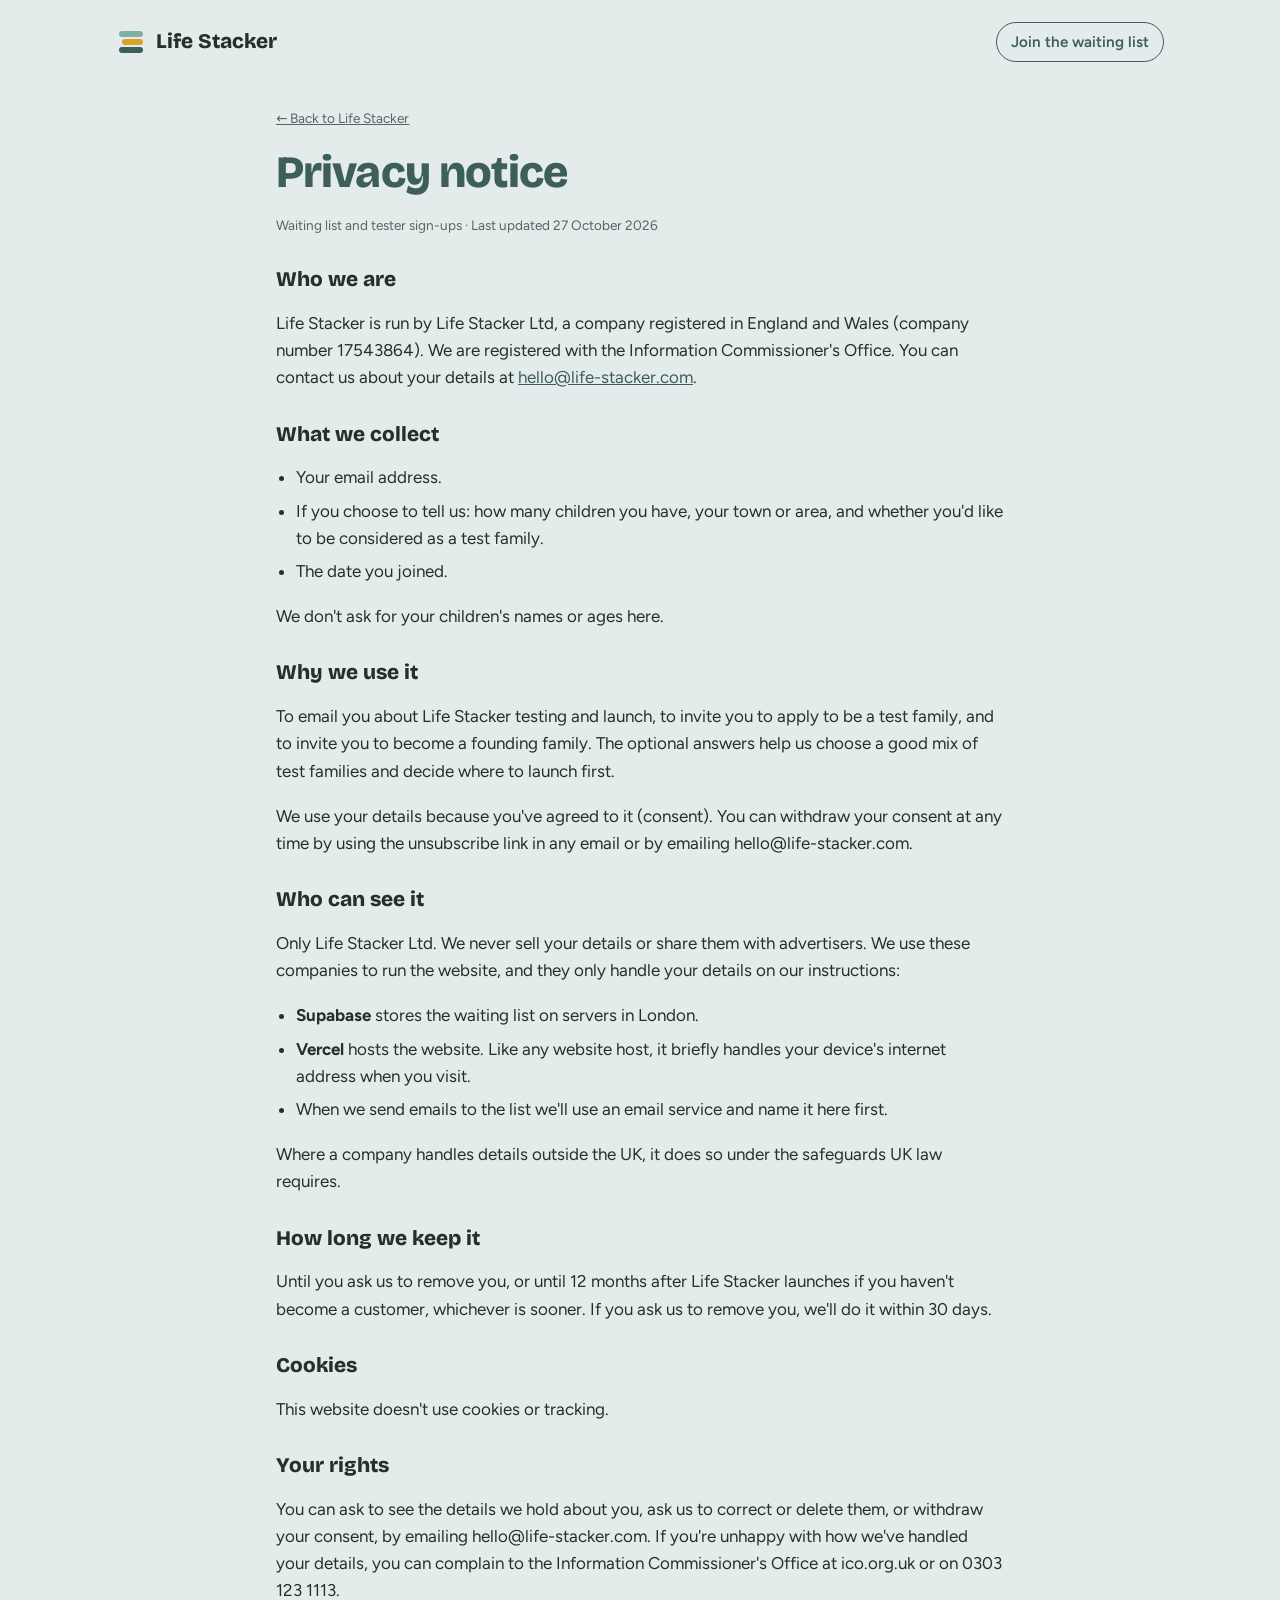
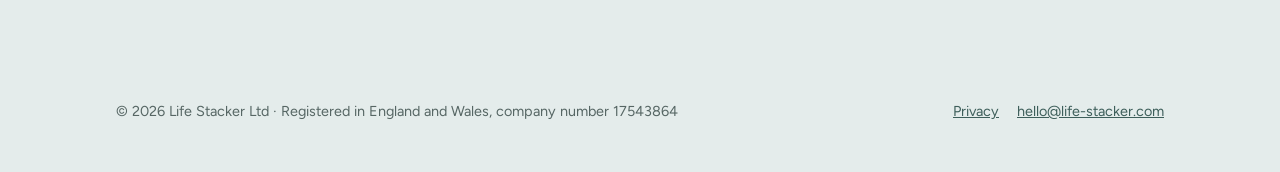
==== privacy.html @ 68126957 "Hide social links until the accounts have posts Co-Authored-By: Claude Opus 5.5 <noreply@anthropic.c" ====
<!doctype html>
<html lang="en-GB">
<head>
<meta charset="utf-8">
<meta name="viewport" content="width=device-width, initial-scale=1, viewport-fit=cover">
<title>Privacy notice · Life Stacker</title>
<meta name="description" content="How Life Stacker Ltd uses the details you give when you join the waiting list.">
<meta property="og:title" content="Privacy notice · Life Stacker">
<meta property="og:description" content="How Life Stacker Ltd uses the details you give when you join the waiting list.">
<meta property="og:type" content="website">
<meta property="og:url" content="https://life-stacker.com/">
<meta name="theme-color" content="#3d5e5a">
<link rel="icon" href="favicon.svg" type="image/svg+xml">
<link rel="preload" href="fonts/newsreader.woff2" as="font" type="font/woff2" crossorigin>
<link rel="stylesheet" href="styles.css?v=4">
</head>
<body>
<header>
  <div class="wrap">
    <a class="brand" href="./" aria-label="Life Stacker home">
      <svg width="30" height="30" viewBox="0 0 30 30" aria-hidden="true"><rect x="3" y="4" width="24" height="6" rx="3" fill="var(--teal-2)"/><rect x="6" y="12" width="21" height="6" rx="3" fill="var(--mustard)"/><rect x="3" y="20" width="24" height="6" rx="3" fill="var(--teal)"/></svg>
      Life Stacker
    </a>
    <a class="navlink" href="./#join">Join the waiting list</a>
  </div>
</header>

<main class="privacy">
  <div class="wrap">
    <a href="./" class="small">← Back to Life Stacker</a>
    <h1>Privacy notice</h1>
    <p class="small">Waiting list and tester sign-ups · Last updated 27 October 2026</p>

    <h2>Who we are</h2>
    <p>Life Stacker is run by Life Stacker Ltd, a company registered in England and Wales (company number 17543864). We are registered with the Information Commissioner's Office. You can contact us about your details at <a href="mailto:hello@life-stacker.com">hello@life-stacker.com</a>.</p>

    <h2>What we collect</h2>
    <ul>
      <li>Your email address.</li>
      <li>If you choose to tell us: how many children you have, your town or area, and whether you'd like to be considered as a test family.</li>
      <li>The date you joined.</li>
    </ul>
    <p>We don't ask for your children's names or ages here.</p>

    <h2>Why we use it</h2>
    <p>To email you about Life Stacker testing and launch, to invite you to apply to be a test family, and to invite you to become a founding family. The optional answers help us choose a good mix of test families and decide where to launch first.</p>
    <p>We use your details because you've agreed to it (consent). You can withdraw your consent at any time by using the unsubscribe link in any email or by emailing hello@life-stacker.com.</p>

    <h2>Who can see it</h2>
    <p>Only Life Stacker Ltd. We never sell your details or share them with advertisers. We use these companies to run the website, and they only handle your details on our instructions:</p>
    <ul>
      <li><b>Supabase</b> stores the waiting list on servers in London.</li>
      <li><b>Vercel</b> hosts the website. Like any website host, it briefly handles your device's internet address when you visit.</li>
      <li>When we send emails to the list we'll use an email service and name it here first.</li>
    </ul>
    <p>Where a company handles details outside the UK, it does so under the safeguards UK law requires.</p>

    <h2>How long we keep it</h2>
    <p>Until you ask us to remove you, or until 12 months after Life Stacker launches if you haven't become a customer, whichever is sooner. If you ask us to remove you, we'll do it within 30 days.</p>

    <h2>Cookies</h2>
    <p>This website doesn't use cookies or tracking.</p>

    <h2>Your rights</h2>
    <p>You can ask to see the details we hold about you, ask us to correct or delete them, or withdraw your consent, by emailing hello@life-stacker.com. If you're unhappy with how we've handled your details, you can complain to the Information Commissioner's Office at ico.org.uk or on 0303 123 1113.</p>
  </div>
</main>

<footer>
  <div class="wrap">
    <p>© 2026 Life Stacker Ltd · Registered in England and Wales, company number 17543864</p>
    <nav aria-label="Footer">
      <a href="privacy">Privacy</a>
      <a href="mailto:hello@life-stacker.com">hello@life-stacker.com</a>
    </nav>
  </div>
</footer>
</body>
</html>
---- styles.css ----
[hidden]{display:none!important}
@font-face{font-family:'Newsreader';font-style:normal;font-weight:500;font-display:swap;src:url(fonts/newsreader.woff2) format('woff2')}
@font-face{font-family:'Newsreader';font-style:italic;font-weight:500;font-display:swap;src:url(fonts/newsreader-italic.woff2) format('woff2')}
@font-face{font-family:'Figtree';font-style:normal;font-weight:400 800;font-display:swap;src:url(fonts/figtree.woff2) format('woff2')}
@font-face{font-family:'Bricolage Grotesque';font-style:normal;font-weight:800;font-display:swap;src:url(fonts/bricolage-grotesque.woff2) format('woff2')}

/* Layout: one calm column of text beside a stacked "Thursday" day card; below it three plain promises, a founding families band and a quiet footer. */
:root{
  --bg:#e4eceb; --paper:#f7faf9; --ink:#22302e; --muted:#566664; --line:#b9c9c6;
  --teal:#3d5e5a; --teal-2:#7fb0a6; --mustard:#d9a326; --mustard-ink:#6b4f0c; --flag:#9a4b2c;
  --on-teal:#f2f7f6;
  --band:#3d5e5a; --on-band:#f2f7f6; --band-accent:#f4cf6a;
  --display:"Bricolage Grotesque","Trebuchet MS",system-ui,sans-serif;
  --body:"Figtree","Segoe UI",system-ui,sans-serif;
}
@media (prefers-color-scheme: dark){:root:not([data-theme="light"]){
  --bg:#1a2422; --paper:#22302e; --ink:#e6eeec; --muted:#9db3af; --line:#3e5552;
  --teal:#8fc2b8; --teal-2:#5d8f86; --mustard:#e2b54a; --mustard-ink:#f0cf7c; --flag:#e5926b;
  --on-teal:#13201e; --band:#2c4744; color-scheme:dark}}
:root[data-theme="dark"]{
  --bg:#1a2422; --paper:#22302e; --ink:#e6eeec; --muted:#9db3af; --line:#3e5552;
  --teal:#8fc2b8; --teal-2:#5d8f86; --mustard:#e2b54a; --mustard-ink:#f0cf7c; --flag:#e5926b;
  --on-teal:#13201e; --band:#2c4744; color-scheme:dark}
*{box-sizing:border-box}
html{-webkit-text-size-adjust:100%}
body{background:var(--bg);color:var(--ink);font:400 1.0625rem/1.6 var(--body);margin:0}
.wrap{max-width:1080px;margin:0 auto;padding-left:max(16px,env(safe-area-inset-left,0px));padding-right:max(16px,env(safe-area-inset-right,0px))}
a{color:var(--teal)}
:focus-visible{outline:3px solid var(--mustard);outline-offset:2px}
h1,h2,h3{font-family:var(--display);text-wrap:balance;margin:0;line-height:1.1}

/* header */
header .wrap{display:flex;align-items:center;justify-content:space-between;gap:16px;padding-block:22px}
.brand{display:flex;align-items:center;gap:10px;font:800 1.3rem/1 var(--display);color:var(--ink);text-decoration:none}
.brand svg{flex:none}
.navlink{white-space:nowrap;font-weight:600;font-size:.95rem;color:var(--teal);text-decoration:none;border:1.5px solid var(--teal);padding:7px 14px;border-radius:999px}

/* hero */
.hero .wrap{display:grid;grid-template-columns:1.05fr .95fr;gap:56px;align-items:center;padding-block:28px 64px}
.hero-text{min-width:0;display:flex;flex-direction:column;gap:20px}
.eyebrow{font-size:.8rem;font-weight:700;letter-spacing:.12em;text-transform:uppercase;color:var(--mustard-ink)}
h1{font-size:clamp(2.6rem,6vw,4.4rem);font-weight:800;letter-spacing:-.02em;color:var(--teal)}
h1 span{display:block;color:var(--ink)}
.lede{font-size:1.25rem;font-weight:600;margin:0}
.sub{margin:0;color:var(--muted);max-width:34em}

form{display:flex;flex-direction:column;gap:14px;background:var(--paper);border:1.5px solid var(--line);border-radius:18px;padding:20px}
.row{display:flex;gap:10px;flex-wrap:wrap}
label{font-weight:600;font-size:.95rem}
input[type=email],input[type=text]{font:inherit;color:var(--ink);background:var(--bg);border:1.5px solid var(--line);border-radius:12px;padding:12px 14px;min-width:0;flex:1 1 220px}
input::placeholder{color:var(--muted)}
button{font:700 1rem/1 var(--body);background:var(--teal);color:var(--on-teal);border:0;border-radius:12px;padding:14px 22px;cursor:pointer}
button:hover{filter:brightness(1.08)}
details summary{cursor:pointer;color:var(--teal);font-weight:600;font-size:.95rem}
.optional{display:flex;flex-direction:column;gap:12px;margin-top:12px}
.chips{display:flex;gap:8px;flex-wrap:wrap}
.chips input{position:absolute;opacity:0;pointer-events:none}
.chips label{font-weight:500;border:1.5px solid var(--line);border-radius:999px;padding:6px 14px;cursor:pointer}
.chips input:checked+label{border-color:var(--teal);color:var(--teal);font-weight:700;box-shadow:inset 0 0 0 1px var(--teal)}
.chips input:focus-visible+label{outline:3px solid var(--mustard);outline-offset:2px}
.check{display:flex;gap:10px;align-items:flex-start;font-weight:500}
.check input{margin-top:5px;accent-color:var(--teal);width:18px;height:18px;flex:none}
.small{font-size:.85rem;color:var(--muted);margin:0}
.thanks{background:var(--paper);border:1.5px solid var(--teal);border-radius:18px;padding:22px;display:flex;flex-direction:column;gap:6px}
.thanks h3{font-size:1.35rem;color:var(--teal)}
.thanks p{margin:0}

/* day card */
.day{min-width:0;background:var(--paper);border:1.5px solid var(--line);border-radius:22px;padding:22px;display:flex;flex-direction:column;gap:10px;box-shadow:0 18px 40px -28px rgba(20,40,38,.45)}
.day-head{display:flex;justify-content:space-between;align-items:baseline;gap:12px;padding-bottom:6px;border-bottom:1.5px solid var(--line)}
.day-head h3{font-size:1.25rem}
.day-head span{color:var(--muted);font-size:.85rem}
.item{display:grid;grid-template-columns:3.4rem 1fr;gap:12px;align-items:start;padding:10px 12px;border:1.5px solid var(--line);border-radius:12px;animation:stack .5s cubic-bezier(.2,.8,.2,1) both}
.item:nth-child(2){animation-delay:.05s}.item:nth-child(3){animation-delay:.15s}.item:nth-child(4){animation-delay:.25s}.item:nth-child(5){animation-delay:.35s}.item:nth-child(6){animation-delay:.45s}
@keyframes stack{from{transform:translateY(-10px)}to{transform:none}}
@media (prefers-reduced-motion:reduce){.item{animation:none}}
.time{font-variant-numeric:tabular-nums;font-weight:700;color:var(--teal)}
.what{font-weight:600}
.who{font-size:.9rem;color:var(--muted)}
.who b{color:var(--ink);font-weight:600}
.item.flag{border-color:var(--flag)}
.item.flag .time{color:var(--flag)}
.note{font-size:.88rem;color:var(--flag);font-weight:600;display:flex;gap:6px;align-items:flex-start;margin-top:4px}
.bring{display:inline-block;font-size:.78rem;font-weight:700;color:var(--mustard-ink);border:1.5px solid var(--mustard);border-radius:999px;padding:1px 8px;margin-right:6px}

/* promises */
.promises{border-top:1.5px solid var(--line)}
.promises .wrap{display:grid;grid-template-columns:repeat(3,1fr);gap:40px;padding-block:56px}
.promise{display:flex;flex-direction:column;gap:10px;min-width:0}
.promise svg{color:var(--teal)}
.promise h2{font-size:1.45rem}
.promise p{margin:0;color:var(--muted)}

/* founding */
.founding{background:var(--band);color:var(--on-band)}
.founding .wrap{display:grid;grid-template-columns:1fr 1fr;gap:48px;padding-block:56px;align-items:start}
.founding h2{font-family:"Newsreader",Georgia,serif;font-weight:500;font-size:clamp(2rem,4vw,2.8rem);letter-spacing:-.01em}
.founding p{margin:0}
.founding .col{display:flex;flex-direction:column;gap:14px;min-width:0}
.steps{list-style:none;margin:0;padding:0;display:flex;flex-direction:column;gap:14px}
.steps li{display:grid;grid-template-columns:7.5rem 1fr;gap:12px;padding-bottom:14px;border-bottom:1px solid color-mix(in srgb,var(--on-band) 30%,transparent)}
.steps li:last-child{border-bottom:0}
.steps b{font-family:var(--body);font-weight:700;color:var(--band-accent)}
.founding a{color:var(--on-band);font-weight:700}

/* footer */
footer .wrap{display:flex;justify-content:space-between;gap:24px;flex-wrap:wrap;padding-block:32px 48px;font-size:.9rem;color:var(--muted)}
footer p{margin:0}
footer nav{display:flex;gap:18px;flex-wrap:wrap}

/* privacy */
.privacy .wrap{max-width:760px;padding-block:24px 64px;display:flex;flex-direction:column;gap:18px}
.privacy h1{font-size:clamp(2rem,5vw,2.8rem)}
.privacy h2{font-size:1.3rem;margin-top:14px}
.privacy p,.privacy ul{margin:0}
.privacy ul{padding-left:1.2em;display:flex;flex-direction:column;gap:6px}
.todo{background:color-mix(in srgb,var(--mustard) 22%,transparent);border-bottom:2px solid var(--mustard);padding:0 4px;font-weight:600}

@media (max-width:820px){
  .hero .wrap,.founding .wrap{grid-template-columns:1fr;gap:36px}
  .promises .wrap{grid-template-columns:1fr;gap:28px}
}
@media (max-width:420px){.steps li{grid-template-columns:1fr;gap:2px}}
.hA{font-family:"Newsreader",Georgia,serif;font-weight:500;letter-spacing:-.01em}.hA em{font-style:italic;color:var(--ink)}
.hp{position:absolute;left:-9999px;width:1px;height:1px;overflow:hidden}
.label{font-weight:600;font-size:.95rem}
button[disabled]{opacity:.6;cursor:wait}
.thanks-tester{border-top:1.5px solid var(--line);margin-top:10px;padding-top:12px;display:flex;flex-direction:column;gap:4px}
.thanks-tester h4{margin:0;font:700 1rem/1.3 var(--body);color:var(--teal)}
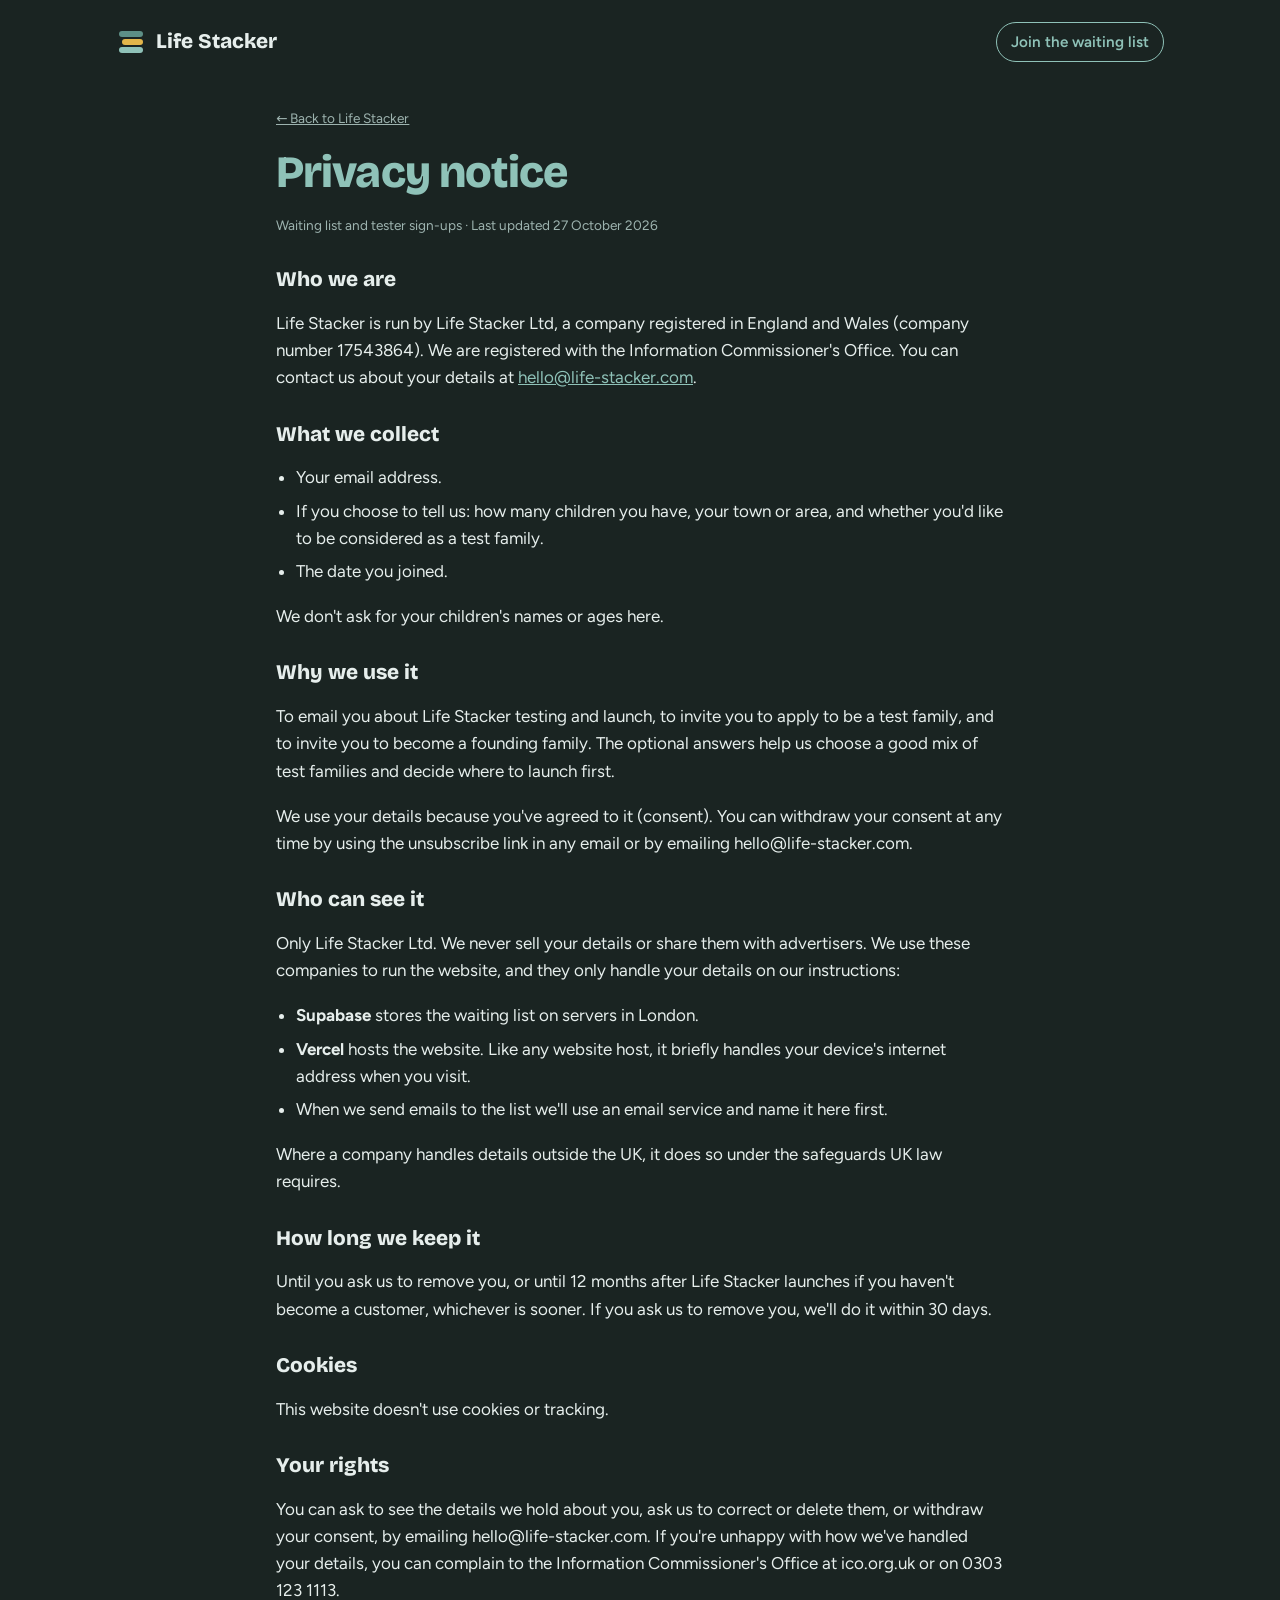
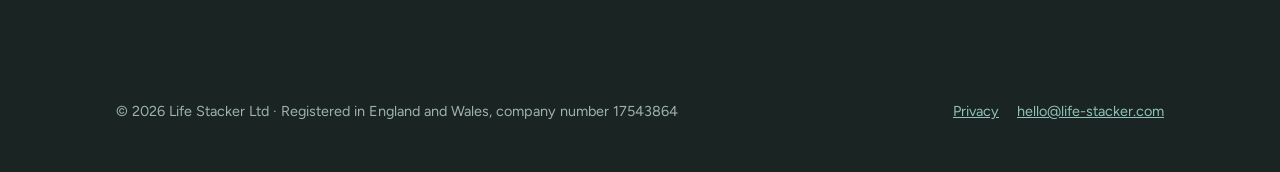
==== commit 5796f6c0: "Always show the dark look Co-Authored-By: Claude Opus 5.5 <noreply@anthropic.com> Claude-Session: ht" ====
--- a/privacy.html
+++ b/privacy.html
@@ -1,5 +1,5 @@
 <!doctype html>
-<html lang="en-GB">
+<html lang="en-GB" data-theme="dark">
 <head>
 <meta charset="utf-8">
 <meta name="viewport" content="width=device-width, initial-scale=1, viewport-fit=cover">
@@ -9,10 +9,10 @@
 <meta property="og:description" content="How Life Stacker Ltd uses the details you give when you join the waiting list.">
 <meta property="og:type" content="website">
 <meta property="og:url" content="https://life-stacker.com/">
-<meta name="theme-color" content="#3d5e5a">
+<meta name="theme-color" content="#1a2422">
 <link rel="icon" href="favicon.svg" type="image/svg+xml">
 <link rel="preload" href="fonts/newsreader.woff2" as="font" type="font/woff2" crossorigin>
-<link rel="stylesheet" href="styles.css?v=4">
+<link rel="stylesheet" href="styles.css?v=6">
 </head>
 <body>
 <header>
--- a/styles.css
+++ b/styles.css
@@ -69,7 +69,7 @@
 .day{min-width:0;background:var(--paper);border:1.5px solid var(--line);border-radius:22px;padding:22px;display:flex;flex-direction:column;gap:10px;box-shadow:0 18px 40px -28px rgba(20,40,38,.45)}
 .day-head{display:flex;justify-content:space-between;align-items:baseline;gap:12px;padding-bottom:6px;border-bottom:1.5px solid var(--line)}
 .day-head h3{font-size:1.25rem}
-.day-head span{color:var(--muted);font-size:.85rem}
+.day-head>span{color:var(--muted);font-size:.85rem}
 .item{display:grid;grid-template-columns:3.4rem 1fr;gap:12px;align-items:start;padding:10px 12px;border:1.5px solid var(--line);border-radius:12px;animation:stack .5s cubic-bezier(.2,.8,.2,1) both}
 .item:nth-child(2){animation-delay:.05s}.item:nth-child(3){animation-delay:.15s}.item:nth-child(4){animation-delay:.25s}.item:nth-child(5){animation-delay:.35s}.item:nth-child(6){animation-delay:.45s}
 @keyframes stack{from{transform:translateY(-10px)}to{transform:none}}
@@ -127,3 +127,45 @@
 button[disabled]{opacity:.6;cursor:wait}
 .thanks-tester{border-top:1.5px solid var(--line);margin-top:10px;padding-top:12px;display:flex;flex-direction:column;gap:4px}
 .thanks-tester h4{margin:0;font:700 1rem/1.3 var(--body);color:var(--teal)}
+
+/* phones: shorter top, full-width button, compact day card, promise cards and a dotted timeline */
+.promise h2{font-family:"Newsreader",Georgia,serif;font-weight:500;letter-spacing:-.01em;font-size:1.65rem}
+@media (max-width:600px){
+  body{font-size:1rem}
+  .long{display:none}
+  header .wrap{padding-block:14px}
+  .brand{font-size:1.15rem;gap:8px}
+  .brand svg{width:26px;height:26px}
+  .navlink{font-size:.9rem;padding:6px 16px}
+  .hero .wrap{padding-block:12px 40px;gap:28px}
+  .hero-text{gap:14px}
+  .eyebrow{font-size:.72rem}
+  h1.hA{font-size:2.75rem;line-height:1.05}
+  .lede{font-size:1.15rem;line-height:1.35}
+  .sub{font-size:1rem}
+  form{padding:16px;gap:12px;margin-top:4px}
+  .row button{width:100%}
+  .check{font-size:.95rem}
+  .day{padding:16px;gap:8px;border-radius:20px}
+  .day-head{padding-bottom:10px}
+  .day-head>span{font-size:.8rem;white-space:nowrap}
+  .day-head h3{font-family:"Newsreader",Georgia,serif;font-weight:500;font-size:1.5rem}
+  .item{grid-template-columns:2.9rem 1fr;gap:10px;padding:9px 12px}
+  .time{font-size:.95rem}
+  .who{font-size:.86rem}
+  .promises{border-top:0}
+  .promises .wrap{gap:12px;padding-block:8px 40px}
+  .promise{display:grid;grid-template-columns:30px 1fr;column-gap:14px;row-gap:4px;background:var(--paper);border:1.5px solid var(--line);border-radius:18px;padding:16px}
+  .promise svg{width:30px;height:30px;grid-row:span 2}
+  .promise h2{font-size:1.3rem;line-height:1.15}
+  .promise p{font-size:.95rem;line-height:1.5}
+  .founding .wrap{padding-block:40px;gap:28px}
+  .founding h2{font-size:2.1rem}
+  .steps{gap:0;padding-left:22px;border-left:2px solid color-mix(in srgb,var(--on-band) 30%,transparent);margin-left:6px}
+  .steps li{grid-template-columns:1fr;gap:0;border-bottom:0;padding:0 0 18px;position:relative}
+  .steps li:last-child{padding-bottom:0}
+  .steps li::before{content:"";position:absolute;left:-30px;top:6px;width:10px;height:10px;border-radius:50%;background:var(--band);border:2px solid var(--band-accent)}
+  .steps li.now::before{background:var(--band-accent)}
+  .steps b{font-size:.9rem}
+  footer .wrap{padding-block:24px 36px;font-size:.82rem;gap:12px}
+}
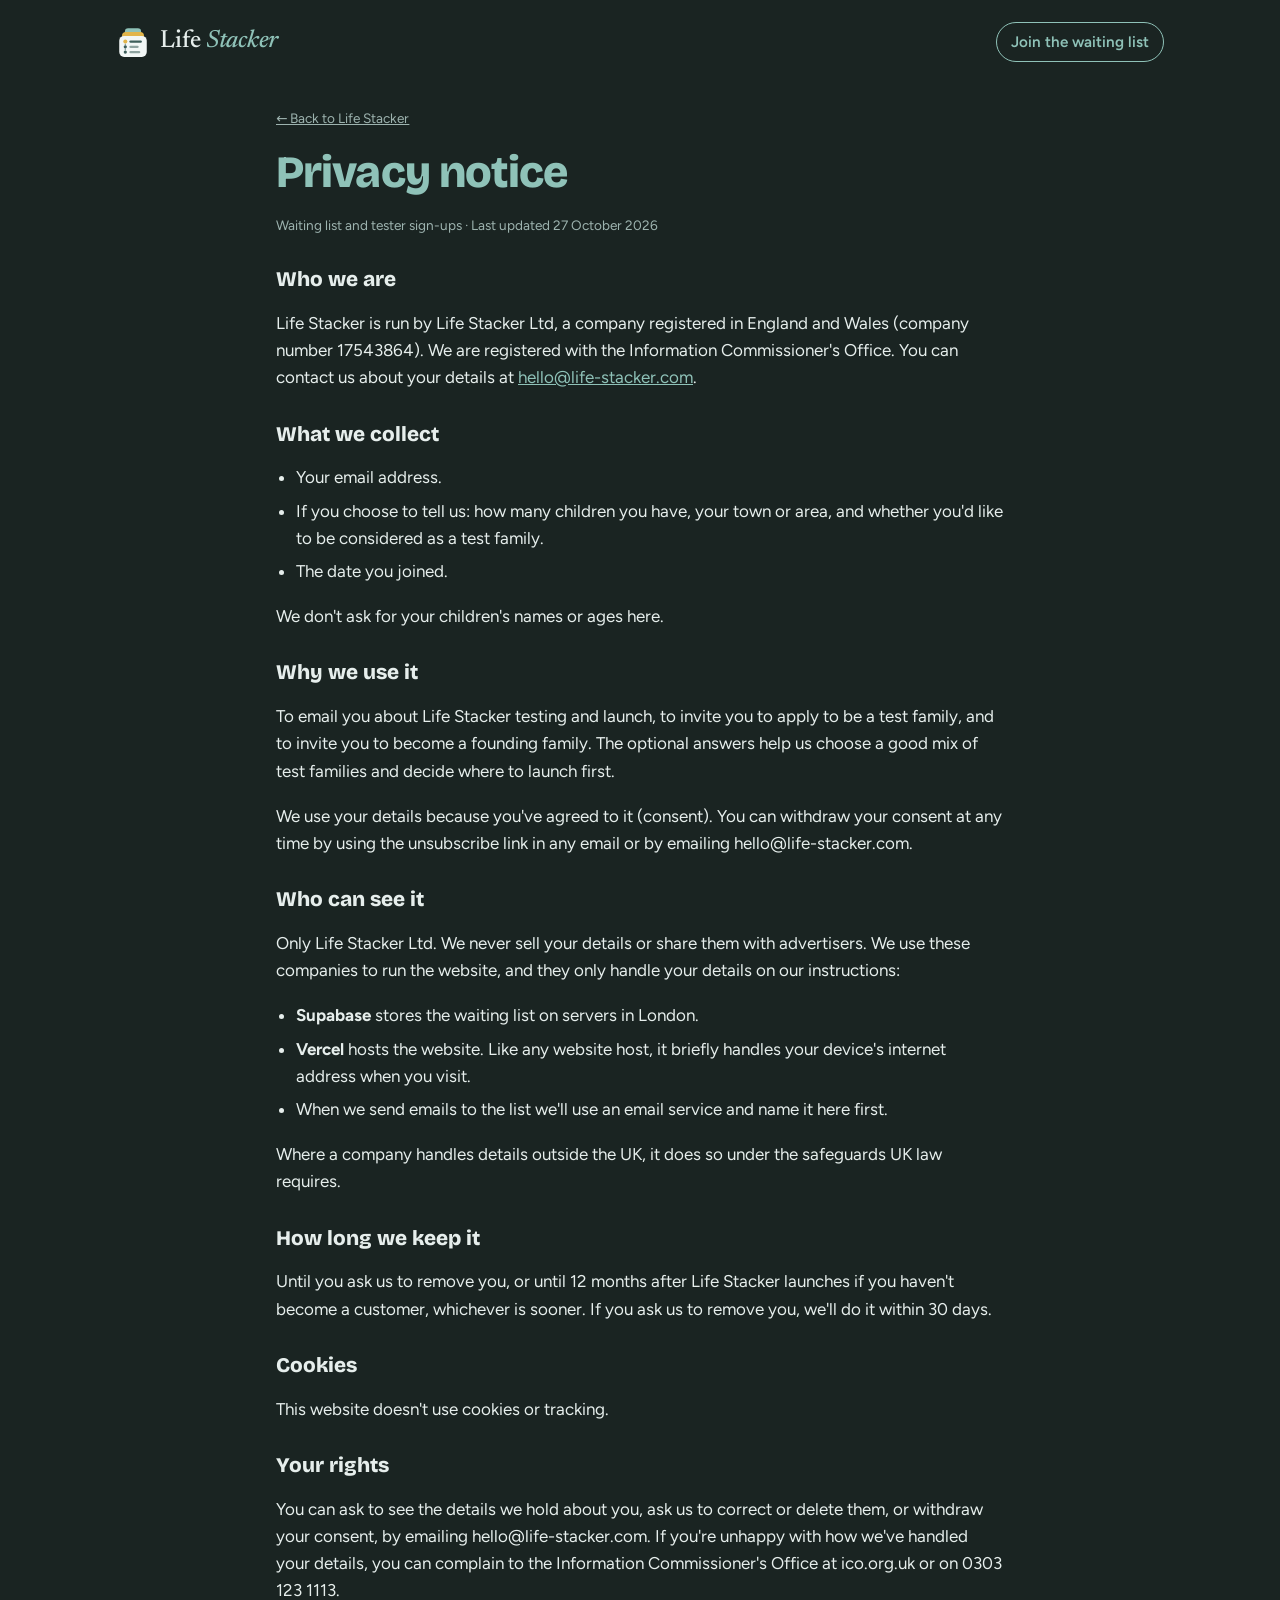
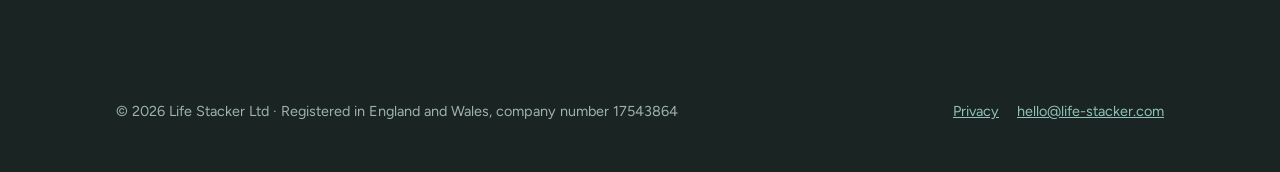
==== commit 6b88f223: "Use the new Life Stacker logo in the header and favicons Day-with-a-timeline mark beside a Newsreade" ====
--- a/privacy.html
+++ b/privacy.html
@@ -10,7 +10,9 @@
 <meta property="og:type" content="website">
 <meta property="og:url" content="https://life-stacker.com/">
 <meta name="theme-color" content="#1a2422">
+<link rel="icon" href="favicon.ico" sizes="48x48">
 <link rel="icon" href="favicon.svg" type="image/svg+xml">
+<link rel="apple-touch-icon" href="apple-touch-icon.png">
 <link rel="preload" href="fonts/newsreader.woff2" as="font" type="font/woff2" crossorigin>
 <link rel="stylesheet" href="styles.css?v=6">
 </head>
@@ -18,8 +20,8 @@
 <header>
   <div class="wrap">
     <a class="brand" href="./" aria-label="Life Stacker home">
-      <svg width="30" height="30" viewBox="0 0 30 30" aria-hidden="true"><rect x="3" y="4" width="24" height="6" rx="3" fill="var(--teal-2)"/><rect x="6" y="12" width="21" height="6" rx="3" fill="var(--mustard)"/><rect x="3" y="20" width="24" height="6" rx="3" fill="var(--teal)"/></svg>
-      Life Stacker
+      <svg width="34" height="34" viewBox="8 6 84 84" aria-hidden="true"><rect x="30" y="14" width="40" height="30" rx="8" fill="var(--teal)"/><rect x="23" y="23" width="54" height="30" rx="9" fill="var(--mustard)"/><rect x="16" y="33" width="68" height="52" rx="12" fill="var(--on-teal-card,#f2f7f6)"/><path d="M31 47V73" stroke="#3d5e5a" stroke-width="3" stroke-dasharray="2 4" stroke-linecap="round" opacity=".6"/><circle cx="31" cy="47" r="5" fill="var(--mustard)"/><circle cx="31" cy="60" r="4" fill="#3d5e5a"/><circle cx="31" cy="73" r="4" fill="#3d5e5a"/><rect x="41" y="44" width="31" height="6" rx="3" fill="#3d5e5a"/><rect x="41" y="57" width="23" height="6" rx="3" fill="#3d5e5a" opacity=".55"/><rect x="41" y="70" width="27" height="6" rx="3" fill="#3d5e5a" opacity=".55"/></svg>
+      <span>Life <em>Stacker</em></span>
     </a>
     <a class="navlink" href="./#join">Join the waiting list</a>
   </div>
--- a/styles.css
+++ b/styles.css
@@ -31,7 +31,8 @@
 
 /* header */
 header .wrap{display:flex;align-items:center;justify-content:space-between;gap:16px;padding-block:22px}
-.brand{display:flex;align-items:center;gap:10px;font:800 1.3rem/1 var(--display);color:var(--ink);text-decoration:none}
+.brand{display:flex;align-items:center;gap:10px;font:500 1.55rem/1 "Newsreader",Georgia,serif;letter-spacing:-.01em;color:var(--ink);text-decoration:none}
+.brand em{font-style:italic;color:var(--teal)}
 .brand svg{flex:none}
 .navlink{white-space:nowrap;font-weight:600;font-size:.95rem;color:var(--teal);text-decoration:none;border:1.5px solid var(--teal);padding:7px 14px;border-radius:999px}
 
@@ -134,8 +135,8 @@
   body{font-size:1rem}
   .long{display:none}
   header .wrap{padding-block:14px}
-  .brand{font-size:1.15rem;gap:8px}
-  .brand svg{width:26px;height:26px}
+  .brand{font-size:1.35rem;gap:8px}
+  .brand svg{width:30px;height:30px}
   .navlink{font-size:.9rem;padding:6px 16px}
   .hero .wrap{padding-block:12px 40px;gap:28px}
   .hero-text{gap:14px}
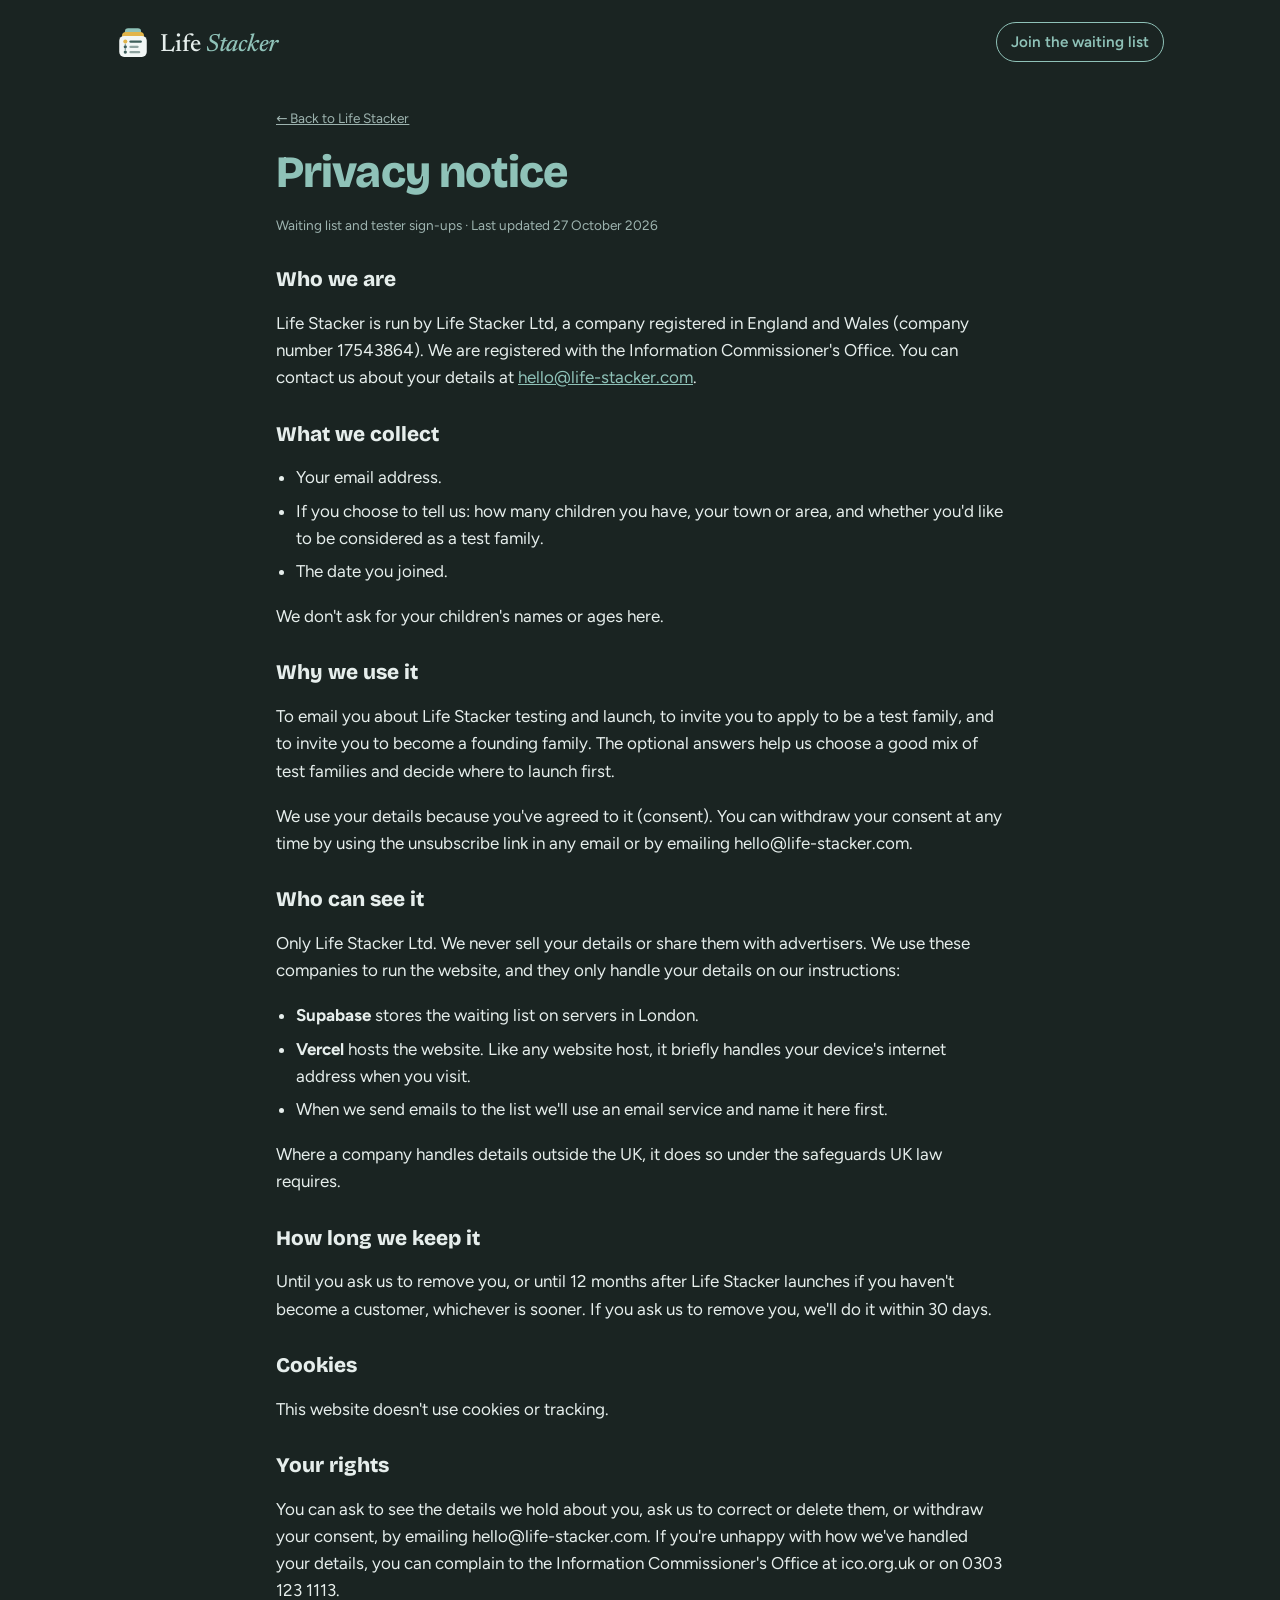
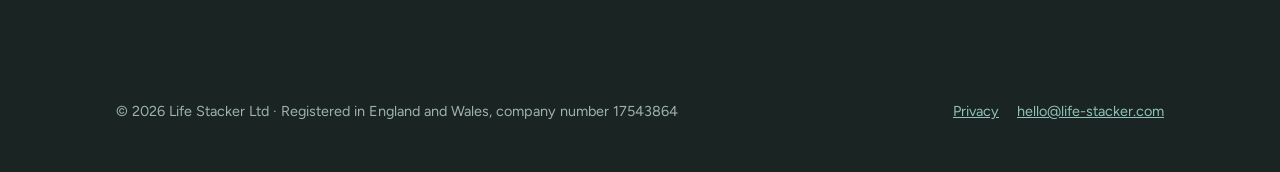
==== commit cb5965aa: "Move the founding families timeline to the right on wider screens Co-Authored-By: Claude Opus 5.5 <n" ====
--- a/privacy.html
+++ b/privacy.html
@@ -14,7 +14,7 @@
 <link rel="icon" href="favicon.svg" type="image/svg+xml">
 <link rel="apple-touch-icon" href="apple-touch-icon.png">
 <link rel="preload" href="fonts/newsreader.woff2" as="font" type="font/woff2" crossorigin>
-<link rel="stylesheet" href="styles.css?v=6">
+<link rel="stylesheet" href="styles.css?v=8">
 </head>
 <body>
 <header>
--- a/styles.css
+++ b/styles.css
@@ -33,6 +33,7 @@
 header .wrap{display:flex;align-items:center;justify-content:space-between;gap:16px;padding-block:22px}
 .brand{display:flex;align-items:center;gap:10px;font:500 1.55rem/1 "Newsreader",Georgia,serif;letter-spacing:-.01em;color:var(--ink);text-decoration:none}
 .brand em{font-style:italic;color:var(--teal)}
+.brand span{position:relative;top:.16em}
 .brand svg{flex:none}
 .navlink{white-space:nowrap;font-weight:600;font-size:.95rem;color:var(--teal);text-decoration:none;border:1.5px solid var(--teal);padding:7px 14px;border-radius:999px}
 
@@ -98,9 +99,11 @@
 .founding h2{font-family:"Newsreader",Georgia,serif;font-weight:500;font-size:clamp(2rem,4vw,2.8rem);letter-spacing:-.01em}
 .founding p{margin:0}
 .founding .col{display:flex;flex-direction:column;gap:14px;min-width:0}
-.steps{list-style:none;margin:0;padding:0;display:flex;flex-direction:column;gap:14px}
-.steps li{display:grid;grid-template-columns:7.5rem 1fr;gap:12px;padding-bottom:14px;border-bottom:1px solid color-mix(in srgb,var(--on-band) 30%,transparent)}
-.steps li:last-child{border-bottom:0}
+.steps{list-style:none;margin:6px 0 0 6px;padding:0 0 0 24px;display:flex;flex-direction:column;border-left:2px solid color-mix(in srgb,var(--on-band) 30%,transparent)}
+.steps li{display:flex;flex-direction:column;gap:2px;padding:0 0 24px;position:relative}
+.steps li:last-child{padding-bottom:0}
+.steps li::before{content:"";position:absolute;left:-32px;top:6px;width:10px;height:10px;border-radius:50%;background:var(--band);border:2px solid var(--band-accent)}
+.steps li.now::before{background:var(--band-accent)}
 .steps b{font-family:var(--body);font-weight:700;color:var(--band-accent)}
 .founding a{color:var(--on-band);font-weight:700}
 
@@ -121,7 +124,6 @@
   .hero .wrap,.founding .wrap{grid-template-columns:1fr;gap:36px}
   .promises .wrap{grid-template-columns:1fr;gap:28px}
 }
-@media (max-width:420px){.steps li{grid-template-columns:1fr;gap:2px}}
 .hA{font-family:"Newsreader",Georgia,serif;font-weight:500;letter-spacing:-.01em}.hA em{font-style:italic;color:var(--ink)}
 .hp{position:absolute;left:-9999px;width:1px;height:1px;overflow:hidden}
 .label{font-weight:600;font-size:.95rem}
@@ -162,11 +164,11 @@
   .promise p{font-size:.95rem;line-height:1.5}
   .founding .wrap{padding-block:40px;gap:28px}
   .founding h2{font-size:2.1rem}
-  .steps{gap:0;padding-left:22px;border-left:2px solid color-mix(in srgb,var(--on-band) 30%,transparent);margin-left:6px}
-  .steps li{grid-template-columns:1fr;gap:0;border-bottom:0;padding:0 0 18px;position:relative}
-  .steps li:last-child{padding-bottom:0}
-  .steps li::before{content:"";position:absolute;left:-30px;top:6px;width:10px;height:10px;border-radius:50%;background:var(--band);border:2px solid var(--band-accent)}
-  .steps li.now::before{background:var(--band-accent)}
+  .steps{padding-left:22px}
+  .steps li{gap:0;padding-bottom:18px}
+  .steps li::before{left:-30px}
   .steps b{font-size:.9rem}
   footer .wrap{padding-block:24px 36px;font-size:.82rem;gap:12px}
 }
+/* founding: timeline sits to the right edge so the empty space goes between the columns */
+@media (min-width:821px){.founding .wrap{grid-template-columns:minmax(0,520px) max-content;justify-content:space-between;gap:64px}}
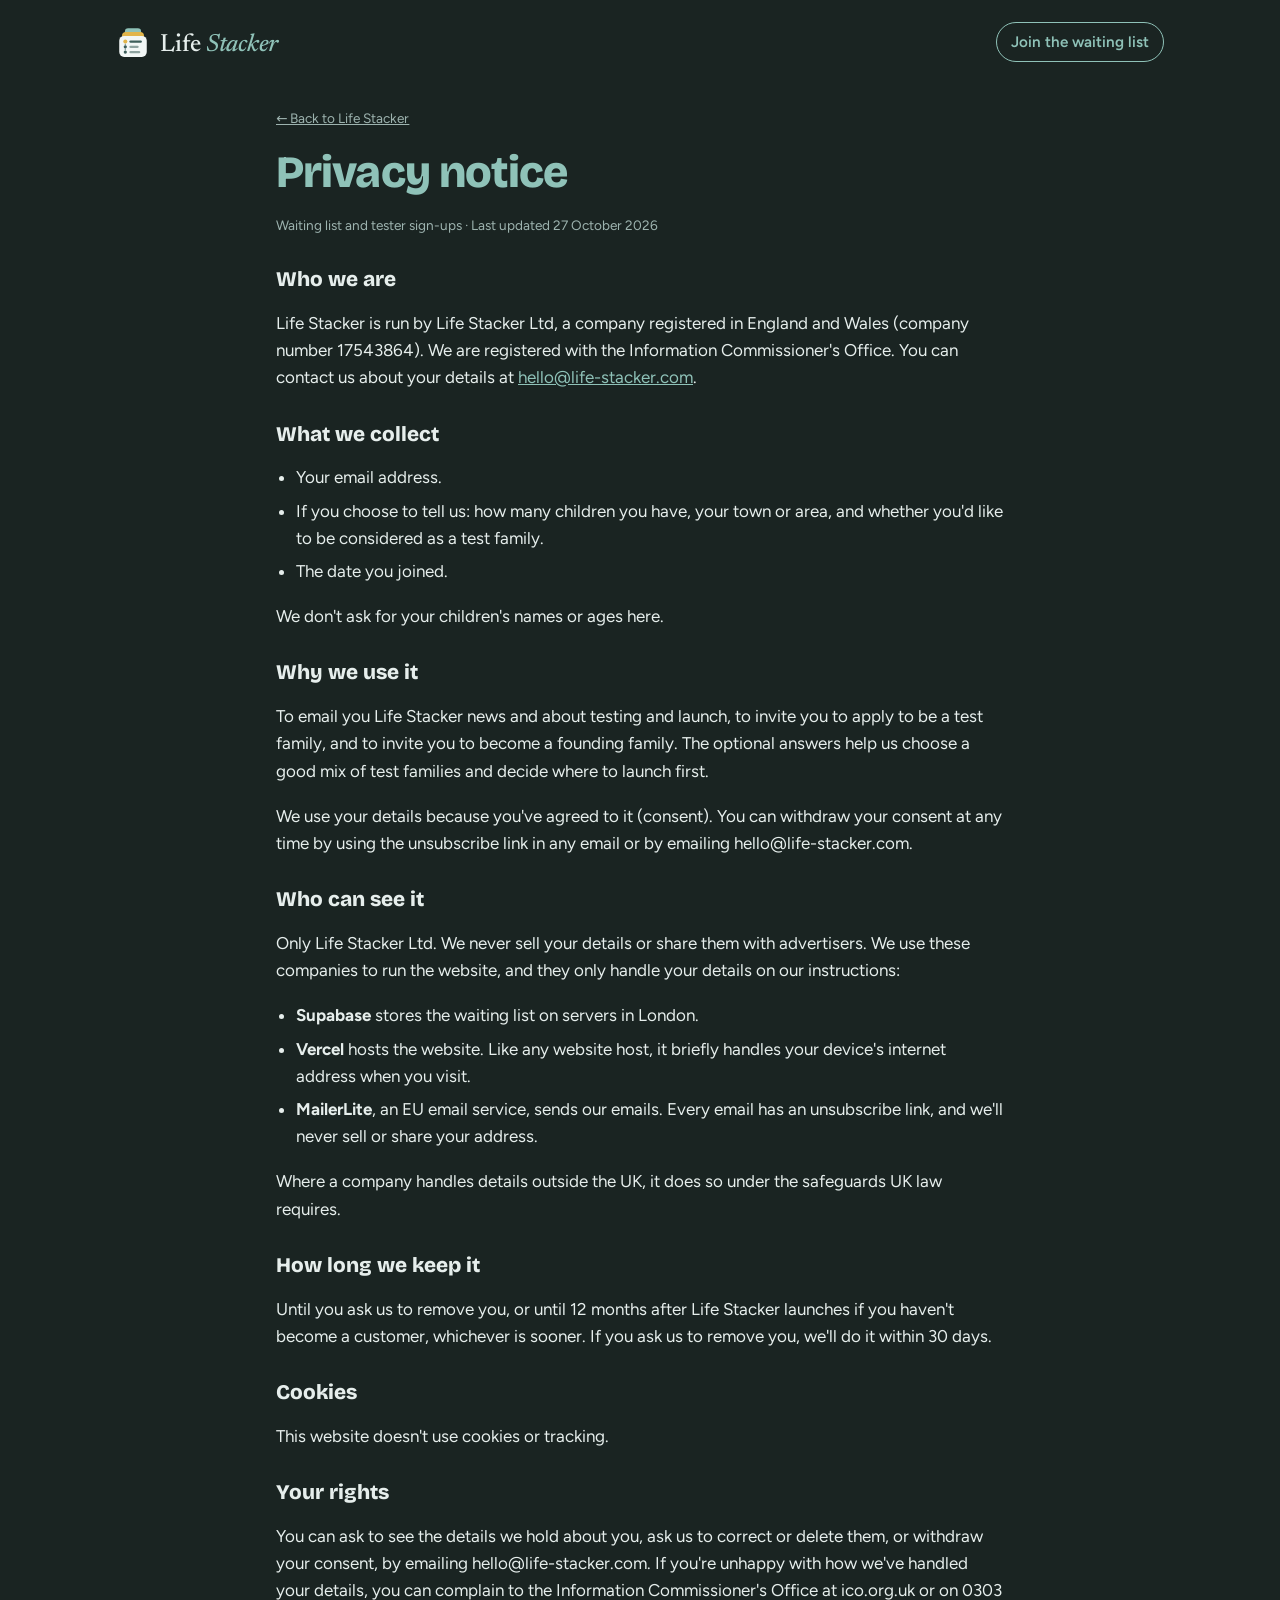
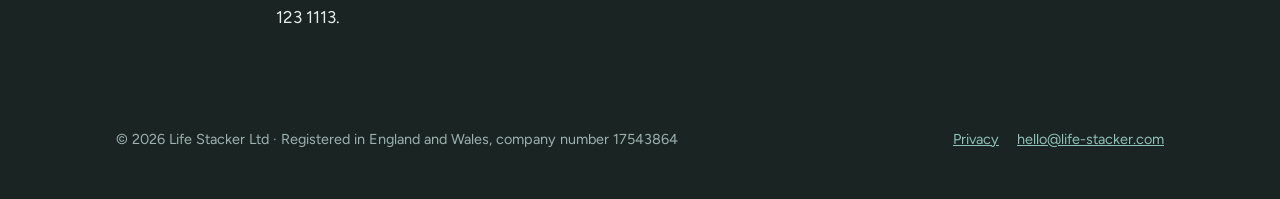
==== commit ac7d484d: "Newsletter wording: sign-up note, thank-you line, privacy notice names MailerLite Co-Authored-By: Cl" ====
--- a/privacy.html
+++ b/privacy.html
@@ -45,7 +45,7 @@
     <p>We don't ask for your children's names or ages here.</p>
 
     <h2>Why we use it</h2>
-    <p>To email you about Life Stacker testing and launch, to invite you to apply to be a test family, and to invite you to become a founding family. The optional answers help us choose a good mix of test families and decide where to launch first.</p>
+    <p>To email you Life Stacker news and about testing and launch, to invite you to apply to be a test family, and to invite you to become a founding family. The optional answers help us choose a good mix of test families and decide where to launch first.</p>
     <p>We use your details because you've agreed to it (consent). You can withdraw your consent at any time by using the unsubscribe link in any email or by emailing hello@life-stacker.com.</p>
 
     <h2>Who can see it</h2>
@@ -53,7 +53,7 @@
     <ul>
       <li><b>Supabase</b> stores the waiting list on servers in London.</li>
       <li><b>Vercel</b> hosts the website. Like any website host, it briefly handles your device's internet address when you visit.</li>
-      <li>When we send emails to the list we'll use an email service and name it here first.</li>
+      <li><b>MailerLite</b>, an EU email service, sends our emails. Every email has an unsubscribe link, and we'll never sell or share your address.</li>
     </ul>
     <p>Where a company handles details outside the UK, it does so under the safeguards UK law requires.</p>
 
--- a/styles.css
+++ b/styles.css
@@ -171,4 +171,36 @@
   footer .wrap{padding-block:24px 36px;font-size:.82rem;gap:12px}
 }
 /* founding: timeline sits to the right edge so the empty space goes between the columns */
-@media (min-width:821px){.founding .wrap{grid-template-columns:minmax(0,520px) max-content;justify-content:space-between;gap:64px}}
+@media (min-width:821px){.founding .wrap{grid-template-columns:minmax(0,520px) max-content;justify-content:space-between;gap:64px;align-items:center}}
+
+/* story sections: the problem, six outcomes in one grid with a normal Tuesday, closing call to join */
+.problem{border-top:1.5px solid var(--line)}
+.problem .wrap{max-width:820px;padding-block:60px;display:flex;flex-direction:column;gap:16px}
+.problem p{margin:0;color:var(--muted);font-size:1.1rem}
+.problem .big{font:500 clamp(1.9rem,4.2vw,2.7rem)/1.15 "Newsreader",Georgia,serif;letter-spacing:-.01em;color:var(--ink);text-wrap:balance}
+.problem .big em{color:var(--teal)}
+.problem .turn{color:var(--ink);font-weight:600;font-size:1.2rem;margin-top:8px;padding-left:16px;border-left:3px solid var(--mustard)}
+@media (max-width:600px){.problem{border-top:0}.problem .wrap{padding-block:8px 40px}.problem .turn{font-size:1.08rem}}
+.promises .wrap{display:flex;flex-direction:column;gap:36px}
+.promises .grid{display:grid;grid-template-columns:repeat(3,1fr);gap:40px 40px}
+.section-h,.closing h2{font:500 clamp(2rem,4vw,2.8rem)/1.1 "Newsreader",Georgia,serif;letter-spacing:-.01em}
+.section-h em,.closing h2 em{color:var(--teal)}
+.tuesday{margin:0;max-width:780px;padding:4px 0 4px 20px;border-left:3px solid var(--mustard)}
+.tuesday p{margin:0;font:italic 500 1.3rem/1.45 "Newsreader",Georgia,serif;color:var(--ink)}
+.closing .wrap{padding-block:64px;display:flex;flex-direction:column;align-items:center;text-align:center;gap:14px}
+.closing p{margin:0;color:var(--muted);font-size:1.1rem}
+.cta{display:inline-block;margin-top:8px;font:700 1rem/1 var(--body);background:var(--teal);color:var(--on-teal);border-radius:12px;padding:15px 24px;text-decoration:none}
+.cta:hover{filter:brightness(1.08)}
+@media (max-width:820px){.promises .grid{grid-template-columns:1fr 1fr;gap:28px}}
+@media (max-width:600px){
+  .problem .wrap{padding-block:36px;gap:12px}
+  .problem p{font-size:1rem}
+  .promises{border-top:1.5px solid var(--line)}
+  .promises .wrap{gap:20px;padding-block:36px 40px}
+  .promises .grid{grid-template-columns:1fr;gap:12px}
+  .tuesday p{font-size:1.15rem}
+  .closing .wrap{padding-block:44px 36px}
+  .closing h2{font-size:2.2rem}
+  .cta{width:100%;padding:15px}
+}
+.sub .punch{display:block;color:var(--ink);font-weight:600;margin-bottom:6px}
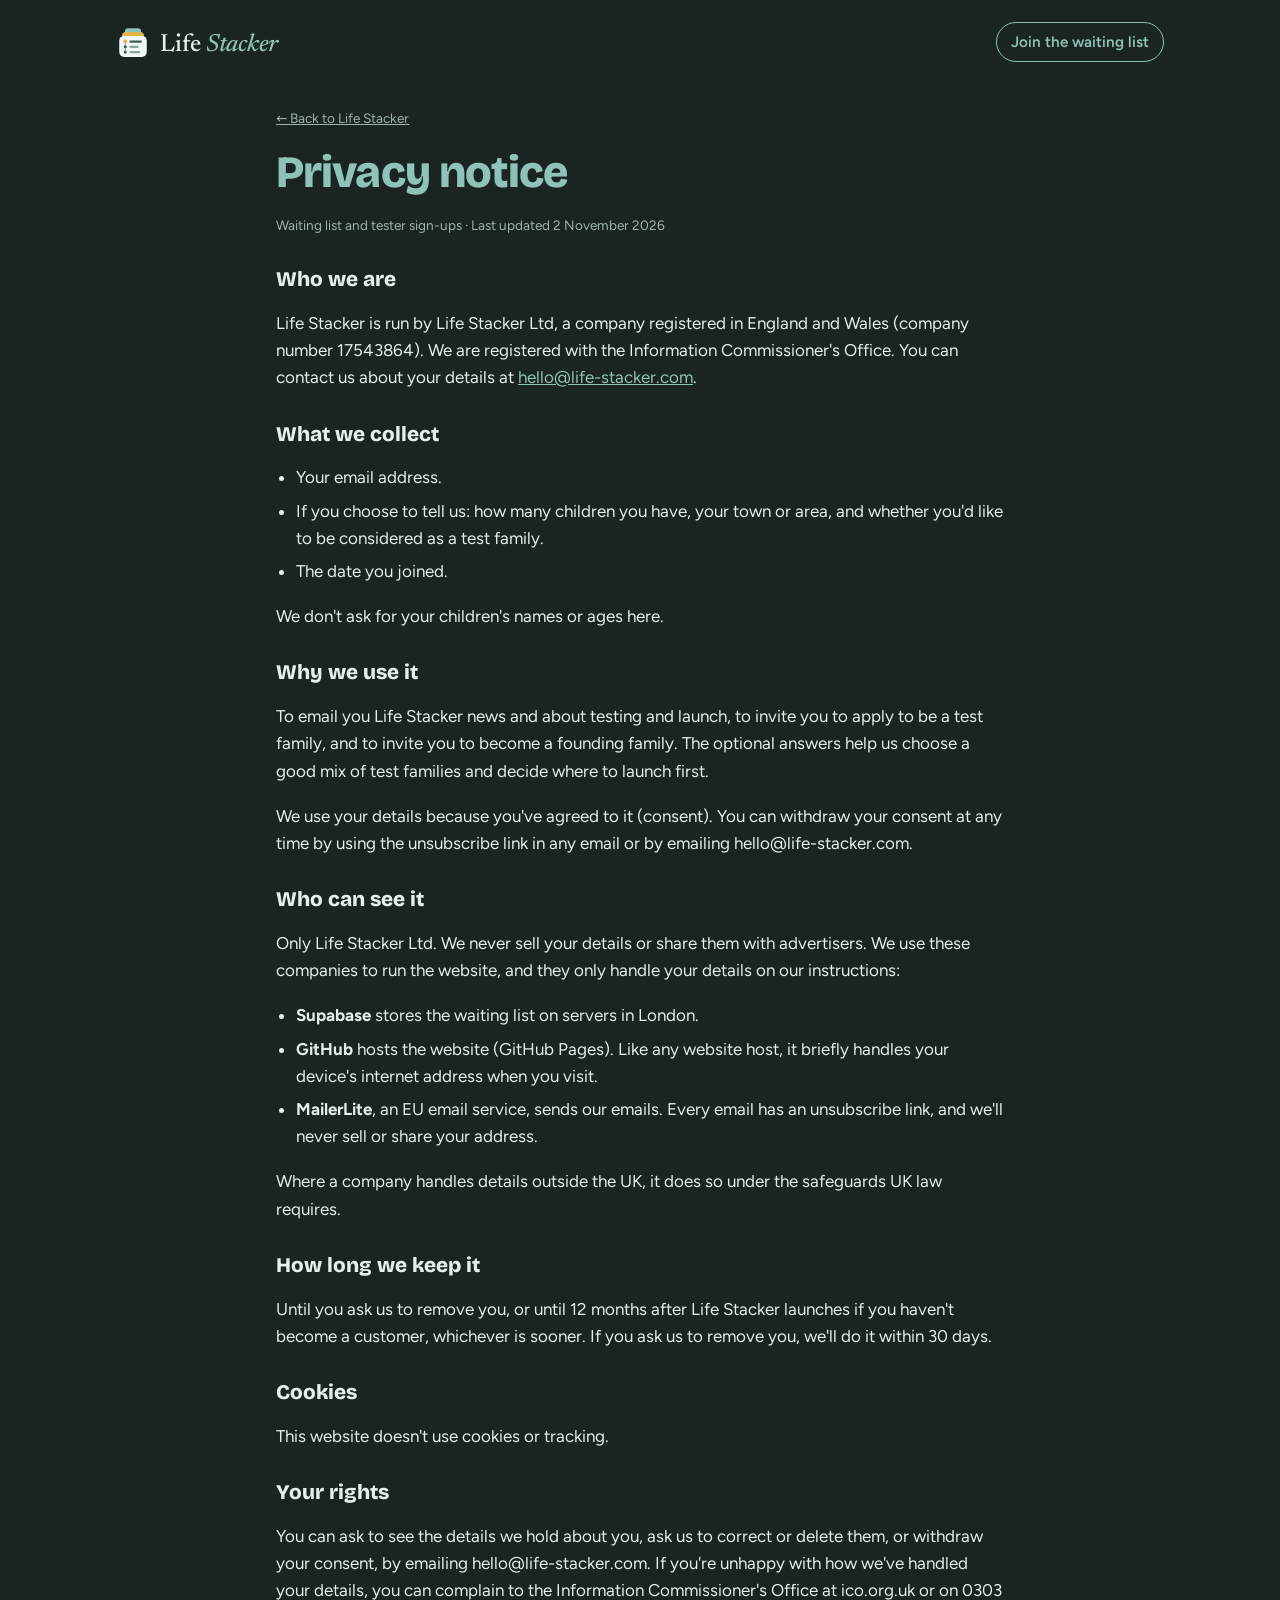
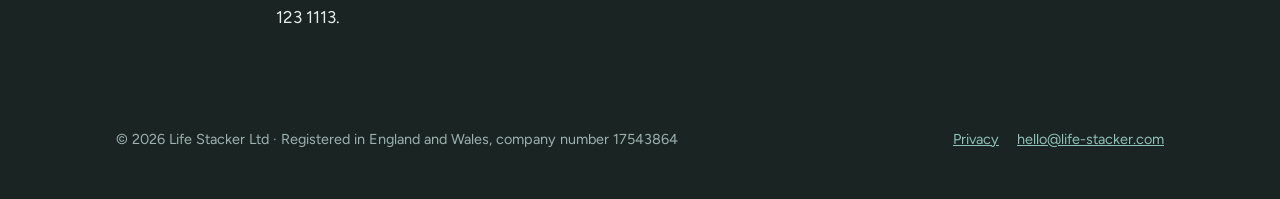
==== commit 6f6aaa5a: "Privacy notice: name GitHub, not Vercel, as the website host Co-Authored-By: Claude Sonnet 5.5 <nore" ====
--- a/privacy.html
+++ b/privacy.html
@@ -31,7 +31,7 @@
   <div class="wrap">
     <a href="./" class="small">← Back to Life Stacker</a>
     <h1>Privacy notice</h1>
-    <p class="small">Waiting list and tester sign-ups · Last updated 27 October 2026</p>
+    <p class="small">Waiting list and tester sign-ups · Last updated 2 November 2026</p>
 
     <h2>Who we are</h2>
     <p>Life Stacker is run by Life Stacker Ltd, a company registered in England and Wales (company number 17543864). We are registered with the Information Commissioner's Office. You can contact us about your details at <a href="mailto:hello@life-stacker.com">hello@life-stacker.com</a>.</p>
@@ -52,7 +52,7 @@
     <p>Only Life Stacker Ltd. We never sell your details or share them with advertisers. We use these companies to run the website, and they only handle your details on our instructions:</p>
     <ul>
       <li><b>Supabase</b> stores the waiting list on servers in London.</li>
-      <li><b>Vercel</b> hosts the website. Like any website host, it briefly handles your device's internet address when you visit.</li>
+      <li><b>GitHub</b> hosts the website (GitHub Pages). Like any website host, it briefly handles your device's internet address when you visit.</li>
       <li><b>MailerLite</b>, an EU email service, sends our emails. Every email has an unsubscribe link, and we'll never sell or share your address.</li>
     </ul>
     <p>Where a company handles details outside the UK, it does so under the safeguards UK law requires.</p>
